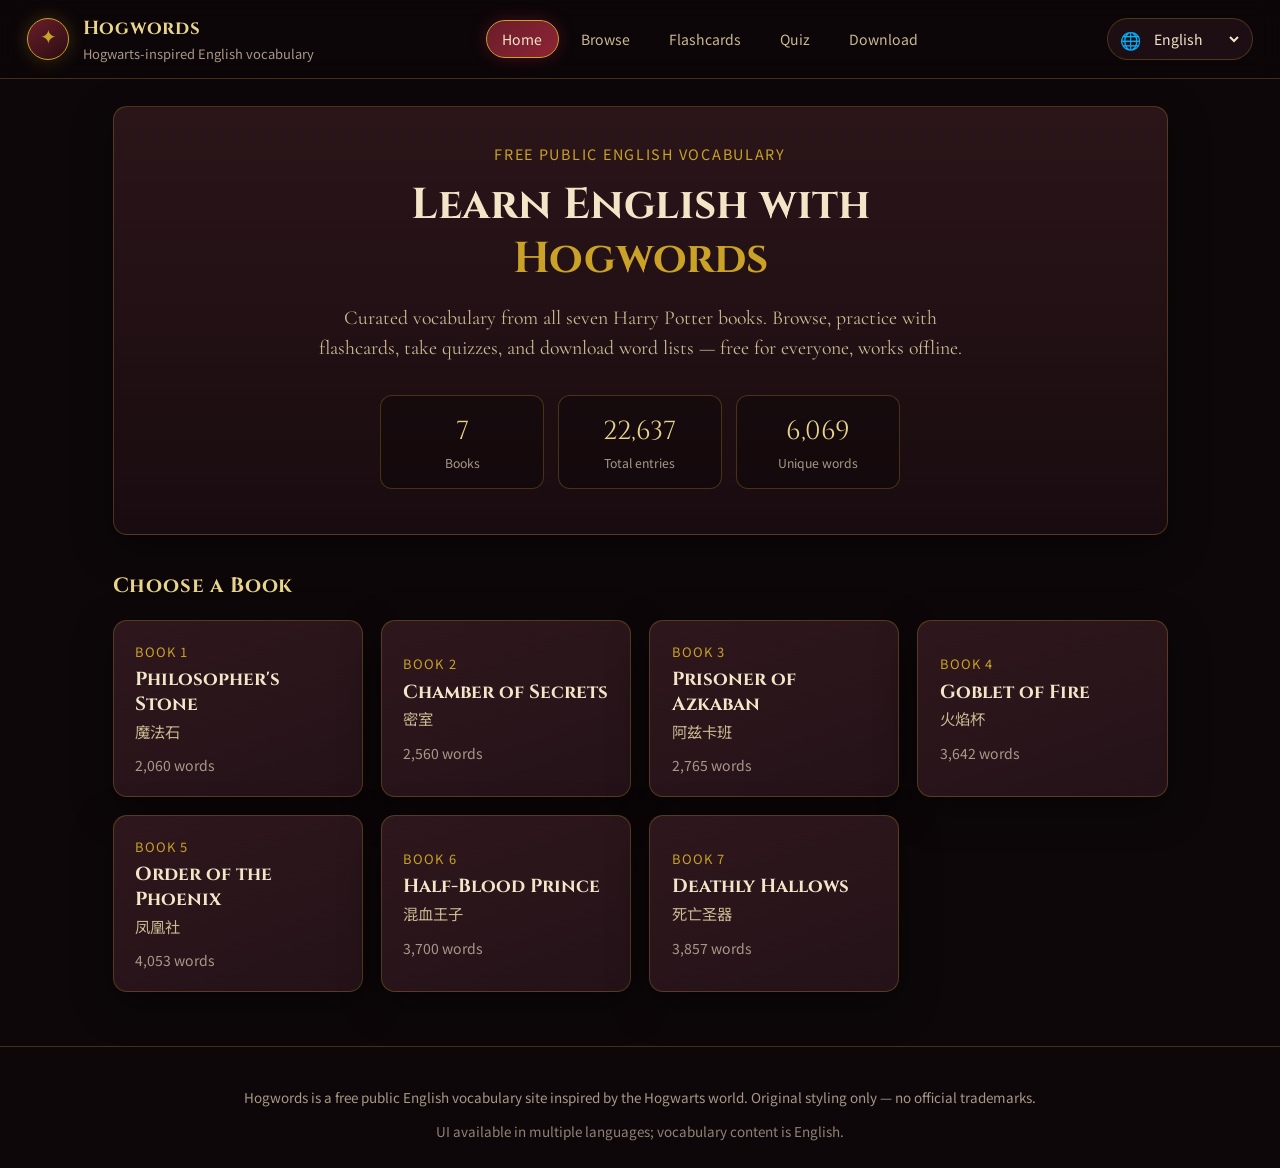
==== index.html @ 8b491125 "Initial commit: Hogwords Harry Potter English vocab site Co-authored-by: Haiyang Wang <callmewhy@use" ====
<!DOCTYPE html>
<html lang="en">
<head>
  <meta charset="UTF-8" />
  <meta name="viewport" content="width=device-width, initial-scale=1" />
  <title>Hogwords — Free Harry Potter English Vocabulary</title>
  <meta name="description" content="Learn English with Hogwarts-inspired vocabulary from all seven Harry Potter books. Free flashcards, quizzes, browse &amp; download — Hogwords." />
  <link rel="canonical" href="https://hogwords.pages.dev/" />
  <link rel="alternate" hreflang="en" href="https://hogwords.pages.dev/en/" />
  <link rel="alternate" hreflang="zh-CN" href="https://hogwords.pages.dev/zh-CN/" />
  <link rel="alternate" hreflang="zh-TW" href="https://hogwords.pages.dev/zh-TW/" />
  <link rel="alternate" hreflang="ja" href="https://hogwords.pages.dev/ja/" />
  <link rel="alternate" hreflang="ko" href="https://hogwords.pages.dev/ko/" />
  <link rel="alternate" hreflang="es" href="https://hogwords.pages.dev/es/" />
  <link rel="alternate" hreflang="fr" href="https://hogwords.pages.dev/fr/" />
  <link rel="alternate" hreflang="de" href="https://hogwords.pages.dev/de/" />
  <link rel="alternate" hreflang="pt" href="https://hogwords.pages.dev/pt/" />
  <link rel="alternate" hreflang="ru" href="https://hogwords.pages.dev/ru/" />
  <link rel="alternate" hreflang="x-default" href="https://hogwords.pages.dev/" />
  <meta name="robots" content="index, follow" />
  <meta name="theme-color" content="#6b1d2a" />
  <meta name="author" content="Hogwords" />
  <meta name="keywords" content="Hogwords, Harry Potter vocabulary, Hogwarts English, English flashcards, learn English, free vocabulary, ESL, word list" />

  <meta property="og:type" content="website" />
  <meta property="og:url" content="https://hogwords.pages.dev/" />
  <meta property="og:site_name" content="Hogwords" />
  <meta property="og:title" content="Hogwords — Free Harry Potter English Vocabulary" />
  <meta property="og:description" content="Learn English with Hogwarts-inspired vocabulary from all seven Harry Potter books. Free flashcards, quizzes, browse &amp; download — Hogwords." />
  <meta property="og:locale" content="en_US" />

  <meta name="twitter:card" content="summary" />
  <meta name="twitter:title" content="Hogwords — Free Harry Potter English Vocabulary" />
  <meta name="twitter:description" content="Learn English with Hogwarts-inspired vocabulary from all seven Harry Potter books. Free flashcards, quizzes, browse &amp; download — Hogwords." />

  <link rel="icon" href="/favicon.svg" type="image/svg+xml" />
  <link rel="alternate icon" href="/favicon.svg" />

  <link rel="preconnect" href="https://fonts.googleapis.com" />
  <link rel="preconnect" href="https://fonts.gstatic.com" crossorigin />
  <link href="https://fonts.googleapis.com/css2?family=Cinzel:wght@400;600;700&family=Cormorant+Garamond:ital,wght@0,400;0,600;1,400&family=Noto+Sans+SC:wght@400;500;700&family=Noto+Sans+TC:wght@400;500;700&family=Noto+Sans+JP:wght@400;500;700&family=Noto+Sans+KR:wght@400;500;700&display=swap" rel="stylesheet" />
  <link rel="stylesheet" href="/styles.css" />

  <script type="application/ld+json">
  {
    "@context": "https://schema.org",
    "@graph": [
      {
        "@type": "WebSite",
        "name": "Hogwords",
        "alternateName": "Hogwords Vocabulary",
        "url": "https://hogwords.pages.dev/",
        "description": "Free public Harry Potter / Hogwarts-inspired English vocabulary learning site with flashcards, quizzes, and downloads.",
        "inLanguage": ["en", "zh-CN", "zh-TW", "ja", "ko", "es", "fr", "de", "pt", "ru"]
      },
      {
        "@type": "LearningResource",
        "name": "Hogwords English Vocabulary",
        "description": "Curated English vocabulary from all seven Harry Potter books. Browse, practice with flashcards, take quizzes, and download word lists.",
        "url": "https://hogwords.pages.dev/",
        "learningResourceType": ["flashcard", "quiz", "word list"],
        "educationalLevel": "beginner to intermediate",
        "inLanguage": "en",
        "isAccessibleForFree": true,
        "teaches": "English vocabulary"
      }
    ]
  }
  </script>
</head>
<body>
  <div class="bg-glow" aria-hidden="true"></div>
  <header class="site-header">
    <div class="brand" onclick="App.showView('home')" role="button" tabindex="0" onkeydown="if(event.key==='Enter'||event.key===' '){event.preventDefault();App.showView('home')}">
      <span class="brand-mark" aria-hidden="true">✦</span>
      <div>
        <div class="brand-title">Hogwords</div>
        <div class="brand-sub" data-i18n="brand.sub">Hogwarts-inspired English vocabulary</div>
      </div>
    </div>
    <nav class="nav" data-i18n-aria="nav.aria" aria-label="Main">
      <button type="button" class="nav-btn active" data-view="home" data-i18n="nav.home">Home</button>
      <button type="button" class="nav-btn" data-view="browse" data-i18n="nav.browse">Browse</button>
      <button type="button" class="nav-btn" data-view="flash" data-i18n="nav.flash">Flashcards</button>
      <button type="button" class="nav-btn" data-view="quiz" data-i18n="nav.quiz">Quiz</button>
      <button type="button" class="nav-btn" data-view="download" data-i18n="nav.download">Download</button>
    </nav>
    <div id="lang-switcher" class="lang-switcher"></div>
  </header>

  <main id="app">
    <section id="view-home" class="view active">
      <div class="hero">
        <p class="eyebrow" data-i18n="home.eyebrow">Free public English vocabulary</p>
        <h1><span data-i18n="home.h1a">Learn English with</span><br /><span class="gold" data-i18n="home.h1b">Hogwords</span></h1>
        <p class="lead" data-i18n="home.lead">
          Curated vocabulary from all seven Harry Potter books. Browse, practice with flashcards, take quizzes, and download word lists — free for everyone, works offline.
        </p>
        <div class="hero-stats" id="hero-stats">
          <div class="stat-card"><div class="stat-num" id="stat-books">7</div><div class="stat-label" data-i18n="home.statBooks">Books</div></div>
          <div class="stat-card"><div class="stat-num" id="stat-total">22,637</div><div class="stat-label" data-i18n="home.statTotal">Total entries</div></div>
          <div class="stat-card"><div class="stat-num" id="stat-unique">6,069</div><div class="stat-label" data-i18n="home.statUnique">Unique words</div></div>
        </div>
      </div>
      <h2 class="section-title" data-i18n="home.chooseBook">Choose a Book</h2>
      <div class="book-grid" id="book-grid"></div>
    </section>

    <section id="view-browse" class="view">
      <div class="panel-head">
        <h2 data-i18n="browse.title">Word Browser</h2>
        <p class="muted" data-i18n="browse.sub">Search, filter by book, jump A–Z, paginated list</p>
      </div>
      <div class="toolbar">
        <label class="field grow">
          <span data-i18n="browse.search">Search</span>
          <input type="search" id="search-input" data-i18n-placeholder="browse.searchPh" placeholder="Type a word…" autocomplete="off" />
        </label>
        <label class="field">
          <span data-i18n="browse.book">Book</span>
          <select id="filter-book">
            <option value="all">All books</option>
          </select>
        </label>
      </div>
      <div class="az-bar" id="az-bar" aria-label="A to Z jump"></div>
      <div class="list-meta">
        <span id="list-count">0 words</span>
        <div class="pager">
          <button type="button" id="page-prev" class="btn ghost" data-i18n="browse.prev">← Prev</button>
          <span id="page-info">1 / 1</span>
          <button type="button" id="page-next" class="btn ghost" data-i18n="browse.next">Next →</button>
        </div>
      </div>
      <div class="word-table-wrap">
        <table class="word-table">
          <thead>
            <tr>
              <th>#</th>
              <th data-i18n="browse.thWord">Word</th>
              <th data-i18n="browse.thBook">Book</th>
              <th></th>
            </tr>
          </thead>
          <tbody id="word-tbody"></tbody>
        </table>
      </div>
    </section>

    <section id="view-flash" class="view">
      <div class="panel-head">
        <h2 data-i18n="flash.title">Flashcards</h2>
        <p class="muted" data-i18n="flash.sub">See the English word, reveal, mark know / learning · optional TTS</p>
      </div>
      <div class="toolbar">
        <label class="field">
          <span data-i18n="flash.book">Book</span>
          <select id="flash-book"></select>
        </label>
        <label class="field check" for="flash-tts">
          <input type="checkbox" id="flash-tts" checked />
          <span class="check-ui" aria-hidden="true"></span>
          <span class="check-label" data-i18n="flash.tts">Speak (English TTS)</span>
        </label>
        <button type="button" class="btn" id="flash-shuffle" data-i18n="flash.shuffle">Shuffle</button>
      </div>
      <div class="flash-stats">
        <span><span data-i18n="flash.progress">Progress:</span> <strong id="flash-progress">0 / 0</strong></span>
        <span class="know"><span data-i18n="flash.know">Know:</span> <strong id="flash-know">0</strong></span>
        <span class="dont"><span data-i18n="flash.dont">Learning:</span> <strong id="flash-dont">0</strong></span>
      </div>
      <div class="flash-stage">
        <div class="flash-card" id="flash-card" tabindex="0" role="button" aria-label="Reveal card">
          <div class="flash-face front">
            <div class="flash-hint" data-i18n="flash.hint">Click to reveal</div>
            <div class="flash-word" id="flash-word">—</div>
            <div class="flash-book-tag" id="flash-book-tag"></div>
          </div>
          <div class="flash-face back hidden">
            <div class="flash-hint" data-i18n="flash.revealed">Revealed</div>
            <div class="flash-word gold" id="flash-word-back">—</div>
            <div class="flash-note" data-i18n="flash.note">Keep this word in mind</div>
          </div>
        </div>
        <div class="flash-actions">
          <button type="button" class="btn ghost" id="flash-speak" data-i18n="flash.speak">🔊 Speak</button>
          <button type="button" class="btn danger" id="flash-dont-btn" data-i18n="flash.dontBtn">✗ Don't know</button>
          <button type="button" class="btn success" id="flash-know-btn" data-i18n="flash.knowBtn">✓ Know</button>
        </div>
      </div>
    </section>

    <section id="view-quiz" class="view">
      <div class="panel-head">
        <h2 data-i18n="quiz.title">Quiz</h2>
        <p class="muted" data-i18n="quiz.sub">Multiple choice or type the word</p>
      </div>
      <div class="toolbar">
        <label class="field">
          <span data-i18n="quiz.book">Book</span>
          <select id="quiz-book"></select>
        </label>
        <label class="field">
          <span data-i18n="quiz.mode">Mode</span>
          <select id="quiz-mode">
            <option value="mc" data-i18n="quiz.modeMc">Multiple choice</option>
            <option value="type" data-i18n="quiz.modeType">Type the word</option>
          </select>
        </label>
        <label class="field">
          <span data-i18n="quiz.count">Questions</span>
          <select id="quiz-count">
            <option value="10">10</option>
            <option value="20" selected>20</option>
            <option value="30">30</option>
            <option value="50">50</option>
          </select>
        </label>
        <button type="button" class="btn primary" id="quiz-start" data-i18n="quiz.start">Start</button>
      </div>
      <div id="quiz-panel" class="quiz-panel hidden">
        <div class="quiz-progress">
          <div class="bar"><div id="quiz-bar" class="fill"></div></div>
          <span id="quiz-qnum">1 / 20</span>
          <span><span data-i18n="quiz.score">Score:</span> <strong id="quiz-score">0</strong></span>
        </div>
        <div class="quiz-prompt">
          <p class="muted" id="quiz-prompt-label">Pick the correct spelling</p>
          <div class="quiz-target" id="quiz-target">?</div>
        </div>
        <div id="quiz-choices" class="quiz-choices"></div>
        <div id="quiz-type-wrap" class="quiz-type-wrap hidden">
          <input type="text" id="quiz-input" data-i18n-placeholder="quiz.typePh" placeholder="Type the English word…" autocomplete="off" spellcheck="false" />
          <button type="button" class="btn primary" id="quiz-submit" data-i18n="quiz.submit">Submit</button>
        </div>
        <p id="quiz-feedback" class="quiz-feedback"></p>
      </div>
      <div id="quiz-result" class="quiz-result hidden">
        <h3 data-i18n="quiz.complete">Quiz Complete</h3>
        <p class="result-score"><span id="quiz-final-score">0</span> / <span id="quiz-final-total">0</span></p>
        <p class="muted" id="quiz-final-pct"></p>
        <button type="button" class="btn primary" id="quiz-restart" data-i18n="quiz.again">Try again</button>
      </div>
    </section>

    <section id="view-download" class="view">
      <div class="panel-head">
        <h2 data-i18n="dl.title">Download</h2>
        <p class="muted" data-i18n="dl.sub">Export one book or all · .txt / .csv / zip</p>
      </div>
      <div class="download-grid">
        <div class="dl-card">
          <h3 data-i18n="dl.single">Single book</h3>
          <label class="field">
            <span data-i18n="dl.selectBook">Select book</span>
            <select id="dl-book"></select>
          </label>
          <div class="dl-actions">
            <button type="button" class="btn" id="dl-book-txt" data-i18n="dl.txt">Download .txt</button>
            <button type="button" class="btn" id="dl-book-csv" data-i18n="dl.csv">Download .csv</button>
          </div>
        </div>
        <div class="dl-card">
          <h3 data-i18n="dl.all">All books</h3>
          <p class="muted" data-i18n="dl.allHint">Combined export, or zip of every txt</p>
          <div class="dl-actions">
            <button type="button" class="btn" id="dl-all-txt" data-i18n="dl.allTxt">All .txt</button>
            <button type="button" class="btn" id="dl-all-csv" data-i18n="dl.allCsv">All .csv</button>
            <a class="btn primary" id="dl-zip" href="/data/all-books-txt.zip" download="harry-potter-vocab-all-txt.zip" data-i18n="dl.zip">All .zip</a>
          </div>
        </div>
        <div class="dl-card">
          <h3 data-i18n="dl.prefab">Static files</h3>
          <p class="muted" data-i18n="dl.prefabHint">Pre-generated assets on the server</p>
          <div class="dl-actions">
            <a class="btn ghost" href="/data/words.json" download>words.json</a>
            <a class="btn ghost" href="/data/all-books.csv" download>all-books.csv</a>
          </div>
        </div>
      </div>
    </section>
  </main>

  <footer class="site-footer">
    <p data-i18n="footer.about">Hogwords is a free public English vocabulary site inspired by the Hogwarts world. Original styling only — no official trademarks.</p>
    <p class="footer-note" data-i18n="footer.langNote">UI available in multiple languages; vocabulary content is English.</p>
  </footer>

  <script src="/i18n.js"></script>
  <script src="/app.js"></script>
</body>
</html>
---- styles.css ----
:root {
  --bg: #0d0709;
  --bg-2: #1a0c10;
  --panel: #241218;
  --panel-2: #2e171c;
  --burgundy: #6b1d2a;
  --burgundy-bright: #8e2435;
  --gold: #c9a227;
  --gold-soft: #e8d48b;
  --parchment: #f3e6c8;
  --parchment-dim: #cbb992;
  --ink: #f5efe3;
  --muted: #a89888;
  --line: rgba(201, 162, 39, 0.28);
  --success: #3d8b5a;
  --danger: #a33a3a;
  --shadow: 0 12px 40px rgba(0, 0, 0, 0.45);
  --radius: 14px;
  --font-display: "Cinzel", "Noto Sans SC", serif;
  --font-body: "Cormorant Garamond", "Noto Sans SC", Georgia, serif;
  --font-ui: "Noto Sans SC", system-ui, sans-serif;
}

*, *::before, *::after { box-sizing: border-box; }

html, body {
  margin: 0;
  min-height: 100%;
  background: var(--bg);
  color: var(--ink);
  font-family: var(--font-body);
  font-size: 18px;
  line-height: 1.5;
}

body {
  position: relative;
  overflow-x: hidden;
}

.bg-glow {
  pointer-events: none;
  position: fixed;
  inset: 0;
  background:
    radial-gradient(ellipse 80% 50% at 50% -10%, rgba(142, 36, 53, 0.35), transparent 60%),
    radial-gradient(ellipse 40% 30% at 90% 20%, rgba(201, 162, 39, 0.12), transparent 50%),
    radial-gradient(ellipse 40% 40% at 10% 80%, rgba(107, 29, 42, 0.25), transparent 50%),
    linear-gradient(180deg, #12080b 0%, #0d0709 100%);
  z-index: -1;
}

.site-header {
  position: sticky;
  top: 0;
  z-index: 50;
  display: flex;
  flex-wrap: wrap;
  align-items: center;
  justify-content: space-between;
  gap: 1rem;
  padding: 0.85rem 1.5rem;
  background: rgba(13, 7, 9, 0.85);
  backdrop-filter: blur(12px);
  border-bottom: 1px solid var(--line);
}

.brand {
  display: flex;
  align-items: center;
  gap: 0.75rem;
  cursor: pointer;
}

.brand-mark {
  width: 42px;
  height: 42px;
  display: grid;
  place-items: center;
  border-radius: 50%;
  border: 1.5px solid var(--gold);
  color: var(--gold);
  font-size: 1.1rem;
  background: linear-gradient(145deg, var(--burgundy), #2a0d12);
  box-shadow: 0 0 18px rgba(201, 162, 39, 0.25);
}

.brand-title {
  font-family: var(--font-display);
  font-weight: 700;
  font-size: 1.05rem;
  letter-spacing: 0.04em;
  color: var(--gold-soft);
}

.brand-sub {
  font-family: var(--font-ui);
  font-size: 0.72rem;
  color: var(--muted);
}

.nav {
  display: flex;
  flex-wrap: wrap;
  gap: 0.35rem;
}

.nav-btn {
  font-family: var(--font-ui);
  font-size: 0.78rem;
  padding: 0.45rem 0.85rem;
  border-radius: 999px;
  border: 1px solid transparent;
  background: transparent;
  color: var(--parchment-dim);
  cursor: pointer;
  transition: 0.2s ease;
}

.nav-btn:hover {
  color: var(--parchment);
  border-color: var(--line);
}

.nav-btn.active {
  background: linear-gradient(135deg, var(--burgundy), var(--burgundy-bright));
  color: var(--parchment);
  border-color: var(--gold);
  box-shadow: 0 0 16px rgba(142, 36, 53, 0.4);
}

main {
  max-width: 1100px;
  margin: 0 auto;
  padding: 1.5rem 1.25rem 3rem;
}

.view { display: none; animation: fadeIn 0.35s ease; }
.view.active { display: block; }

@keyframes fadeIn {
  from { opacity: 0; transform: translateY(8px); }
  to { opacity: 1; transform: none; }
}

.hero {
  text-align: center;
  padding: 2rem 1rem 2.5rem;
  border: 1px solid var(--line);
  border-radius: var(--radius);
  background:
    linear-gradient(180deg, rgba(46, 23, 28, 0.9), rgba(26, 12, 16, 0.95));
  box-shadow: var(--shadow);
  margin-bottom: 2rem;
}

.eyebrow {
  font-family: var(--font-ui);
  font-size: 0.8rem;
  letter-spacing: 0.12em;
  text-transform: uppercase;
  color: var(--gold);
  margin: 0 0 0.75rem;
}

.hero h1 {
  font-family: var(--font-display);
  font-weight: 700;
  font-size: clamp(1.6rem, 4vw, 2.4rem);
  line-height: 1.25;
  margin: 0 0 1rem;
  color: var(--parchment);
}

.gold { color: var(--gold); }

.lead {
  max-width: 36rem;
  margin: 0 auto 1.75rem;
  color: var(--parchment-dim);
  font-size: 1.1rem;
}

.hero-stats {
  display: grid;
  grid-template-columns: repeat(3, 1fr);
  gap: 0.75rem;
  max-width: 520px;
  margin: 0 auto;
}

.stat-card {
  padding: 0.85rem 0.5rem;
  border-radius: 12px;
  border: 1px solid var(--line);
  background: rgba(0, 0, 0, 0.25);
}

.stat-num {
  font-family: var(--font-display);
  font-size: 1.45rem;
  color: var(--gold-soft);
}

.stat-label {
  font-family: var(--font-ui);
  font-size: 0.68rem;
  color: var(--muted);
  margin-top: 0.2rem;
}

.section-title {
  font-family: var(--font-display);
  font-size: 1.15rem;
  color: var(--gold-soft);
  margin: 0 0 1rem;
  letter-spacing: 0.04em;
}

.book-grid {
  display: grid;
  grid-template-columns: repeat(auto-fill, minmax(240px, 1fr));
  gap: 1rem;
}

.book-card {
  text-align: left;
  padding: 1.15rem 1.2rem;
  border-radius: var(--radius);
  border: 1px solid var(--line);
  background: linear-gradient(160deg, var(--panel-2), var(--panel));
  color: inherit;
  cursor: pointer;
  transition: 0.25s ease;
  font-family: inherit;
  box-shadow: var(--shadow);
}

.book-card:hover {
  transform: translateY(-3px);
  border-color: var(--gold);
  box-shadow: 0 16px 36px rgba(201, 162, 39, 0.15);
}

.book-num {
  font-family: var(--font-ui);
  font-size: 0.72rem;
  color: var(--gold);
  letter-spacing: 0.08em;
}

.book-card h3 {
  font-family: var(--font-display);
  font-size: 1.05rem;
  margin: 0.35rem 0 0.15rem;
  color: var(--parchment);
}

.book-zh {
  font-family: var(--font-ui);
  font-size: 0.85rem;
  color: var(--parchment-dim);
  margin: 0 0 0.75rem;
}

.book-count {
  font-family: var(--font-ui);
  font-size: 0.78rem;
  color: var(--muted);
}

.panel-head {
  margin-bottom: 1.25rem;
}

.panel-head h2 {
  font-family: var(--font-display);
  font-size: 1.35rem;
  color: var(--gold-soft);
  margin: 0 0 0.35rem;
}

.muted { color: var(--muted); font-family: var(--font-ui); font-size: 0.85rem; }

.toolbar {
  display: flex;
  flex-wrap: wrap;
  gap: 0.85rem;
  align-items: flex-end;
  margin-bottom: 1rem;
  padding: 1rem;
  border-radius: var(--radius);
  border: 1px solid var(--line);
  background: rgba(36, 18, 24, 0.7);
}

.field {
  display: flex;
  flex-direction: column;
  gap: 0.3rem;
  font-family: var(--font-ui);
  font-size: 0.72rem;
  color: var(--muted);
}

.field.grow { flex: 1; min-width: 180px; }

.field.check {
  flex-direction: row;
  align-items: center;
  gap: 0.65rem;
  padding-bottom: 0.45rem;
  color: var(--parchment-dim);
  font-size: 0.85rem;
  cursor: pointer;
  user-select: none;
  position: relative;
}

.field.check input[type="checkbox"] {
  position: absolute;
  opacity: 0;
  width: 1px;
  height: 1px;
  margin: 0;
  pointer-events: none;
}

.field.check .check-ui {
  position: relative;
  width: 42px;
  height: 24px;
  flex-shrink: 0;
  border-radius: 999px;
  border: 1.5px solid rgba(201, 162, 39, 0.55);
  background: linear-gradient(145deg, #1a0c10, #2a1016);
  box-shadow:
    inset 0 1px 3px rgba(0, 0, 0, 0.55),
    0 0 0 1px rgba(107, 29, 42, 0.35);
  transition: background 0.22s ease, border-color 0.22s ease, box-shadow 0.22s ease;
}

.field.check .check-ui::after {
  content: "";
  position: absolute;
  top: 2px;
  left: 2px;
  width: 18px;
  height: 18px;
  border-radius: 50%;
  background: linear-gradient(145deg, #8a6b2a, #c9a227 45%, #e8d48b);
  box-shadow: 0 1px 4px rgba(0, 0, 0, 0.45), 0 0 8px rgba(201, 162, 39, 0.25);
  transition: transform 0.22s ease, background 0.22s ease;
}

.field.check input[type="checkbox"]:checked + .check-ui {
  border-color: var(--gold);
  background: linear-gradient(145deg, var(--burgundy), var(--burgundy-bright));
  box-shadow:
    inset 0 1px 3px rgba(0, 0, 0, 0.35),
    0 0 14px rgba(201, 162, 39, 0.35);
}

.field.check input[type="checkbox"]:checked + .check-ui::after {
  transform: translateX(18px);
  background: linear-gradient(145deg, #e8d48b, #c9a227 55%, #f5e6b0);
}

.field.check input[type="checkbox"]:focus-visible + .check-ui {
  outline: 2px solid var(--gold);
  outline-offset: 3px;
}

.field.check:hover .check-ui {
  border-color: var(--gold-soft);
}

.field.check .check-label {
  font-family: var(--font-ui);
  font-size: 0.85rem;
  color: var(--parchment-dim);
}

.field input[type="search"],
.field input[type="text"],
.field select,
#quiz-input {
  font-family: var(--font-ui);
  font-size: 0.92rem;
  padding: 0.55rem 0.75rem;
  border-radius: 10px;
  border: 1px solid var(--line);
  background: #12090c;
  color: var(--ink);
  outline: none;
  min-width: 140px;
}

.field input:focus,
.field select:focus,
#quiz-input:focus {
  border-color: var(--gold);
  box-shadow: 0 0 0 2px rgba(201, 162, 39, 0.2);
}

.btn {
  font-family: var(--font-ui);
  font-size: 0.85rem;
  padding: 0.55rem 1rem;
  border-radius: 999px;
  border: 1px solid var(--line);
  background: var(--panel-2);
  color: var(--parchment);
  cursor: pointer;
  text-decoration: none;
  display: inline-flex;
  align-items: center;
  justify-content: center;
  gap: 0.35rem;
  transition: 0.2s ease;
}

.btn:hover { border-color: var(--gold); color: var(--gold-soft); }
.btn.primary {
  background: linear-gradient(135deg, var(--burgundy), var(--burgundy-bright));
  border-color: var(--gold);
}
.btn.ghost { background: transparent; }
.btn.success { background: rgba(61, 139, 90, 0.25); border-color: var(--success); color: #9fd4b0; }
.btn.danger { background: rgba(163, 58, 58, 0.25); border-color: var(--danger); color: #f0a0a0; }
.btn:disabled { opacity: 0.45; cursor: not-allowed; }

.az-bar {
  display: flex;
  flex-wrap: wrap;
  gap: 0.25rem;
  margin-bottom: 0.85rem;
}

.az-bar button {
  width: 2rem;
  height: 2rem;
  border-radius: 8px;
  border: 1px solid transparent;
  background: rgba(0, 0, 0, 0.25);
  color: var(--parchment-dim);
  font-family: var(--font-ui);
  font-size: 0.75rem;
  cursor: pointer;
}

.az-bar button:hover,
.az-bar button.active {
  border-color: var(--gold);
  color: var(--gold);
  background: rgba(107, 29, 42, 0.4);
}

.list-meta {
  display: flex;
  flex-wrap: wrap;
  justify-content: space-between;
  align-items: center;
  gap: 0.75rem;
  margin-bottom: 0.75rem;
  font-family: var(--font-ui);
  font-size: 0.85rem;
  color: var(--muted);
}

.pager { display: flex; align-items: center; gap: 0.5rem; }

.word-table-wrap {
  overflow: auto;
  border-radius: var(--radius);
  border: 1px solid var(--line);
  background: rgba(18, 9, 12, 0.7);
  max-height: 60vh;
}

.word-table {
  width: 100%;
  border-collapse: collapse;
  font-family: var(--font-ui);
  font-size: 0.9rem;
}

.word-table th {
  position: sticky;
  top: 0;
  background: #2a141a;
  color: var(--gold);
  text-align: left;
  padding: 0.7rem 0.9rem;
  border-bottom: 1px solid var(--line);
  font-weight: 500;
}

.word-table td {
  padding: 0.55rem 0.9rem;
  border-bottom: 1px solid rgba(201, 162, 39, 0.1);
  color: var(--parchment);
}

.word-table tr:hover td { background: rgba(142, 36, 53, 0.15); }

.word-table .speak-btn {
  border: none;
  background: transparent;
  color: var(--gold);
  cursor: pointer;
  font-size: 1rem;
}

.flash-stats {
  display: flex;
  flex-wrap: wrap;
  gap: 1.25rem;
  margin-bottom: 1.25rem;
  font-family: var(--font-ui);
  font-size: 0.9rem;
  color: var(--muted);
}

.flash-stats .know { color: #9fd4b0; }
.flash-stats .dont { color: #f0a0a0; }

.flash-stage {
  display: flex;
  flex-direction: column;
  align-items: center;
  gap: 1.25rem;
}

.flash-card {
  width: min(420px, 100%);
  min-height: 260px;
  border-radius: 18px;
  border: 2px solid var(--gold);
  background:
    radial-gradient(circle at 30% 20%, rgba(201, 162, 39, 0.12), transparent 50%),
    linear-gradient(160deg, #3a1a22, #1a0c10);
  box-shadow: var(--shadow), 0 0 40px rgba(201, 162, 39, 0.12);
  cursor: pointer;
  display: flex;
  align-items: center;
  justify-content: center;
  padding: 1.5rem;
  user-select: none;
}

.flash-face { text-align: center; width: 100%; }
.flash-face.hidden { display: none; }

.flash-hint {
  font-family: var(--font-ui);
  font-size: 0.75rem;
  color: var(--muted);
  margin-bottom: 1rem;
  letter-spacing: 0.06em;
}

.flash-word {
  font-family: var(--font-display);
  font-size: clamp(1.8rem, 5vw, 2.6rem);
  color: var(--parchment);
  word-break: break-word;
}

.flash-book-tag {
  margin-top: 1rem;
  font-family: var(--font-ui);
  font-size: 0.8rem;
  color: var(--gold);
}

.flash-note {
  margin-top: 0.75rem;
  font-family: var(--font-ui);
  font-size: 0.85rem;
  color: var(--parchment-dim);
}

.flash-actions {
  display: flex;
  flex-wrap: wrap;
  gap: 0.6rem;
  justify-content: center;
}

.quiz-panel, .quiz-result {
  margin-top: 1rem;
  padding: 1.25rem;
  border-radius: var(--radius);
  border: 1px solid var(--line);
  background: rgba(36, 18, 24, 0.75);
}

.hidden { display: none !important; }

.quiz-progress {
  display: flex;
  flex-wrap: wrap;
  align-items: center;
  gap: 1rem;
  margin-bottom: 1.25rem;
  font-family: var(--font-ui);
  font-size: 0.85rem;
  color: var(--muted);
}

.quiz-progress .bar {
  flex: 1;
  min-width: 120px;
  height: 8px;
  border-radius: 999px;
  background: rgba(0, 0, 0, 0.35);
  overflow: hidden;
}

.quiz-progress .fill {
  height: 100%;
  width: 0%;
  background: linear-gradient(90deg, var(--burgundy), var(--gold));
  transition: width 0.3s ease;
}

.quiz-prompt { text-align: center; margin-bottom: 1.25rem; }

.quiz-target {
  font-family: var(--font-display);
  font-size: 1.6rem;
  color: var(--gold-soft);
  margin-top: 0.5rem;
}

.quiz-choices {
  display: grid;
  grid-template-columns: repeat(auto-fit, minmax(160px, 1fr));
  gap: 0.65rem;
}

.quiz-choices button {
  font-family: var(--font-ui);
  font-size: 1rem;
  padding: 0.85rem 1rem;
  border-radius: 12px;
  border: 1px solid var(--line);
  background: #12090c;
  color: var(--parchment);
  cursor: pointer;
  transition: 0.15s ease;
}

.quiz-choices button:hover:not(:disabled) {
  border-color: var(--gold);
}

.quiz-choices button.correct {
  border-color: var(--success);
  background: rgba(61, 139, 90, 0.3);
}

.quiz-choices button.wrong {
  border-color: var(--danger);
  background: rgba(163, 58, 58, 0.3);
}

.quiz-type-wrap {
  display: flex;
  flex-wrap: wrap;
  gap: 0.65rem;
  justify-content: center;
}

#quiz-input { min-width: min(280px, 100%); flex: 1; }

.quiz-feedback {
  text-align: center;
  font-family: var(--font-ui);
  min-height: 1.5rem;
  margin-top: 1rem;
}

.quiz-result { text-align: center; }
.quiz-result h3 {
  font-family: var(--font-display);
  color: var(--gold-soft);
  margin-top: 0;
}

.result-score {
  font-family: var(--font-display);
  font-size: 2.5rem;
  color: var(--gold);
  margin: 0.5rem 0;
}

.download-grid {
  display: grid;
  grid-template-columns: repeat(auto-fit, minmax(260px, 1fr));
  gap: 1rem;
}

.dl-card {
  padding: 1.25rem;
  border-radius: var(--radius);
  border: 1px solid var(--line);
  background: linear-gradient(160deg, var(--panel-2), var(--panel));
  box-shadow: var(--shadow);
}

.dl-card h3 {
  font-family: var(--font-display);
  font-size: 1.05rem;
  color: var(--gold-soft);
  margin: 0 0 0.75rem;
}

.dl-actions {
  display: flex;
  flex-wrap: wrap;
  gap: 0.5rem;
  margin-top: 1rem;
}

.site-footer {
  text-align: center;
  padding: 1.5rem;
  border-top: 1px solid var(--line);
  font-family: var(--font-ui);
  font-size: 0.75rem;
  color: var(--muted);
}

@media (max-width: 720px) {
  .site-header { padding: 0.75rem 1rem; }
  .nav-btn { font-size: 0.7rem; padding: 0.4rem 0.65rem; }
  .hero-stats { grid-template-columns: 1fr; max-width: 220px; }
  .flash-actions .btn { flex: 1 1 40%; }
}

/* Language switcher */
.lang-switcher {
  display: flex;
  align-items: center;
}

.lang-switch {
  display: inline-flex;
  align-items: center;
  gap: 0.4rem;
  font-family: var(--font-ui);
  font-size: 0.78rem;
  color: var(--parchment-dim);
  border: 1px solid var(--line);
  border-radius: 999px;
  padding: 0.25rem 0.55rem 0.25rem 0.65rem;
  background: rgba(36, 18, 24, 0.75);
}

.lang-icon { font-size: 0.95rem; line-height: 1; }

.lang-switch select {
  font-family: var(--font-ui);
  font-size: 0.78rem;
  border: none;
  background: transparent;
  color: var(--parchment);
  outline: none;
  cursor: pointer;
  max-width: 9.5rem;
  padding: 0.25rem 0.15rem;
}

.lang-switch select option {
  background: #1a0c10;
  color: var(--parchment);
}

.footer-note {
  margin: 0.5rem 0 0;
  opacity: 0.85;
}

@media (max-width: 900px) {
  .site-header {
    flex-direction: column;
    align-items: stretch;
  }
  .lang-switcher {
    align-self: flex-end;
  }
}
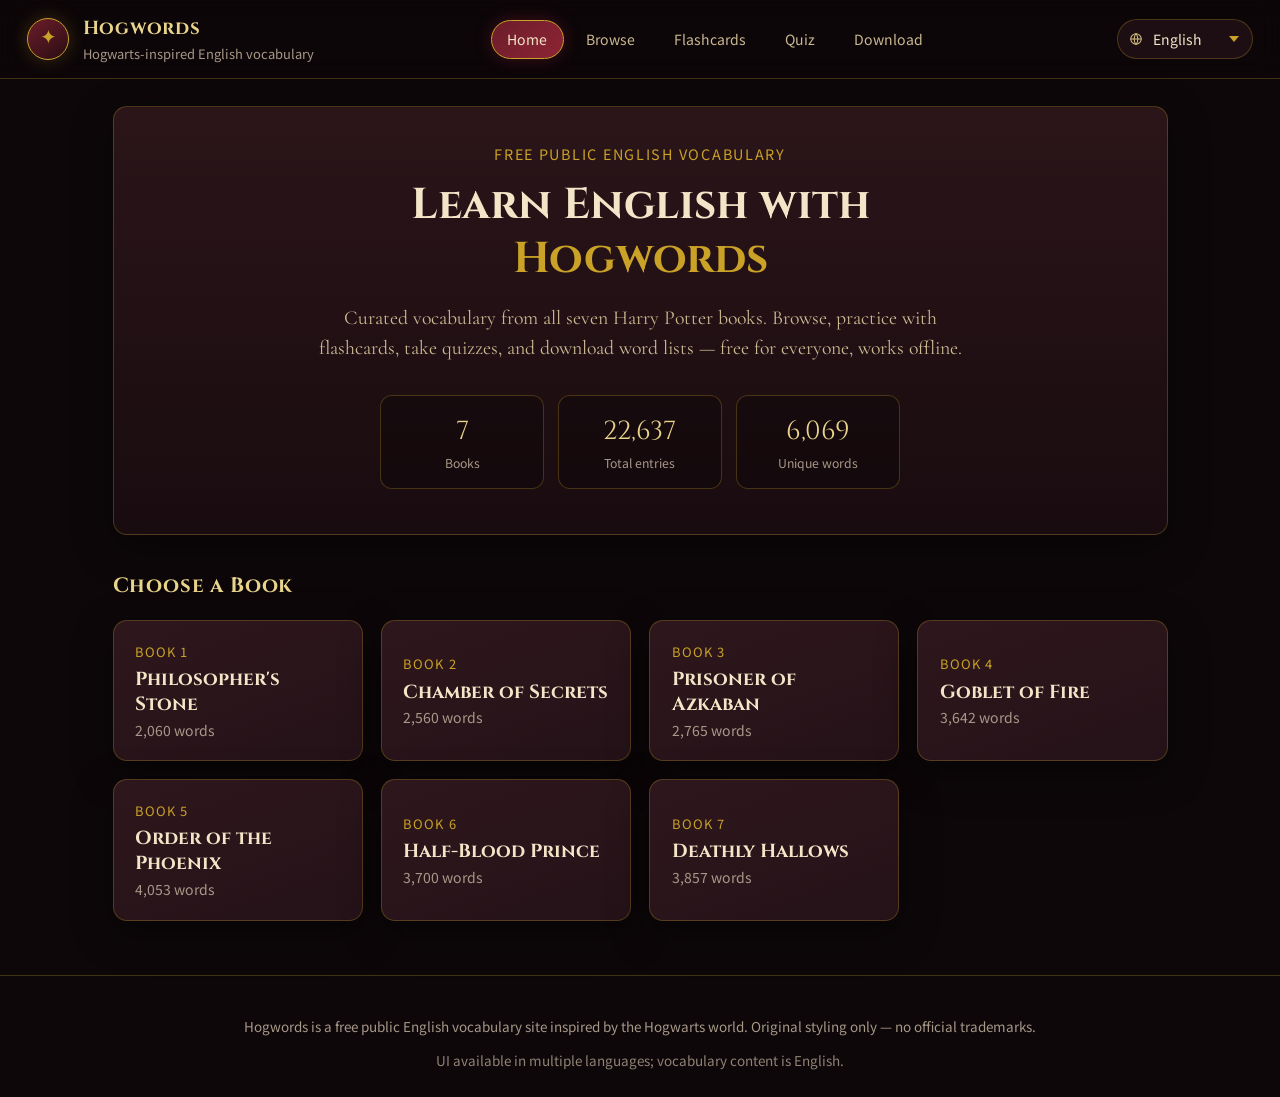
==== commit 75910888: "Sync: view URL paths, lang switcher SVG, EN chrome without Chinese titles Co-authored-by: Haiyang Wa" ====
--- a/index.html
+++ b/index.html
@@ -71,19 +71,19 @@
 <body>
   <div class="bg-glow" aria-hidden="true"></div>
   <header class="site-header">
-    <div class="brand" onclick="App.showView('home')" role="button" tabindex="0" onkeydown="if(event.key==='Enter'||event.key===' '){event.preventDefault();App.showView('home')}">
+    <a class="brand" href="/" data-view="home">
       <span class="brand-mark" aria-hidden="true">✦</span>
       <div>
         <div class="brand-title">Hogwords</div>
         <div class="brand-sub" data-i18n="brand.sub">Hogwarts-inspired English vocabulary</div>
       </div>
-    </div>
+    </a>
     <nav class="nav" data-i18n-aria="nav.aria" aria-label="Main">
-      <button type="button" class="nav-btn active" data-view="home" data-i18n="nav.home">Home</button>
-      <button type="button" class="nav-btn" data-view="browse" data-i18n="nav.browse">Browse</button>
-      <button type="button" class="nav-btn" data-view="flash" data-i18n="nav.flash">Flashcards</button>
-      <button type="button" class="nav-btn" data-view="quiz" data-i18n="nav.quiz">Quiz</button>
-      <button type="button" class="nav-btn" data-view="download" data-i18n="nav.download">Download</button>
+      <a class="nav-btn active" href="/" data-view="home" data-i18n="nav.home">Home</a>
+      <a class="nav-btn" href="/browse/" data-view="browse" data-i18n="nav.browse">Browse</a>
+      <a class="nav-btn" href="/flash/" data-view="flash" data-i18n="nav.flash">Flashcards</a>
+      <a class="nav-btn" href="/quiz/" data-view="quiz" data-i18n="nav.quiz">Quiz</a>
+      <a class="nav-btn" href="/download/" data-view="download" data-i18n="nav.download">Download</a>
     </nav>
     <div id="lang-switcher" class="lang-switcher"></div>
   </header>
--- a/styles.css
+++ b/styles.css
@@ -105,6 +105,16 @@
   gap: 0.35rem;
 }
 
+a.nav-btn {
+  text-decoration: none;
+  display: inline-block;
+}
+
+a.brand {
+  text-decoration: none;
+  color: inherit;
+}
+
 .nav-btn {
   font-family: var(--font-ui);
   font-size: 0.78rem;
@@ -759,7 +769,19 @@
   background: rgba(36, 18, 24, 0.75);
 }
 
-.lang-icon { font-size: 0.95rem; line-height: 1; }
+.lang-icon {
+  display: inline-flex;
+  align-items: center;
+  justify-content: center;
+  color: var(--gold-soft);
+  line-height: 1;
+  flex-shrink: 0;
+}
+
+.lang-icon .lang-globe {
+  display: block;
+  opacity: 0.9;
+}
 
 .lang-switch select {
   font-family: var(--font-ui);
@@ -770,7 +792,12 @@
   outline: none;
   cursor: pointer;
   max-width: 9.5rem;
-  padding: 0.25rem 0.15rem;
+  padding: 0.25rem 1.1rem 0.25rem 0.15rem;
+  appearance: none;
+  -webkit-appearance: none;
+  background-image: url("data:image/svg+xml,%3Csvg xmlns='http://www.w3.org/2000/svg' width='10' height='6' viewBox='0 0 10 6'%3E%3Cpath fill='%23c9a227' d='M0 0l5 6 5-6z'/%3E%3C/svg%3E");
+  background-repeat: no-repeat;
+  background-position: right 0.15rem center;
 }
 
 .lang-switch select option {
